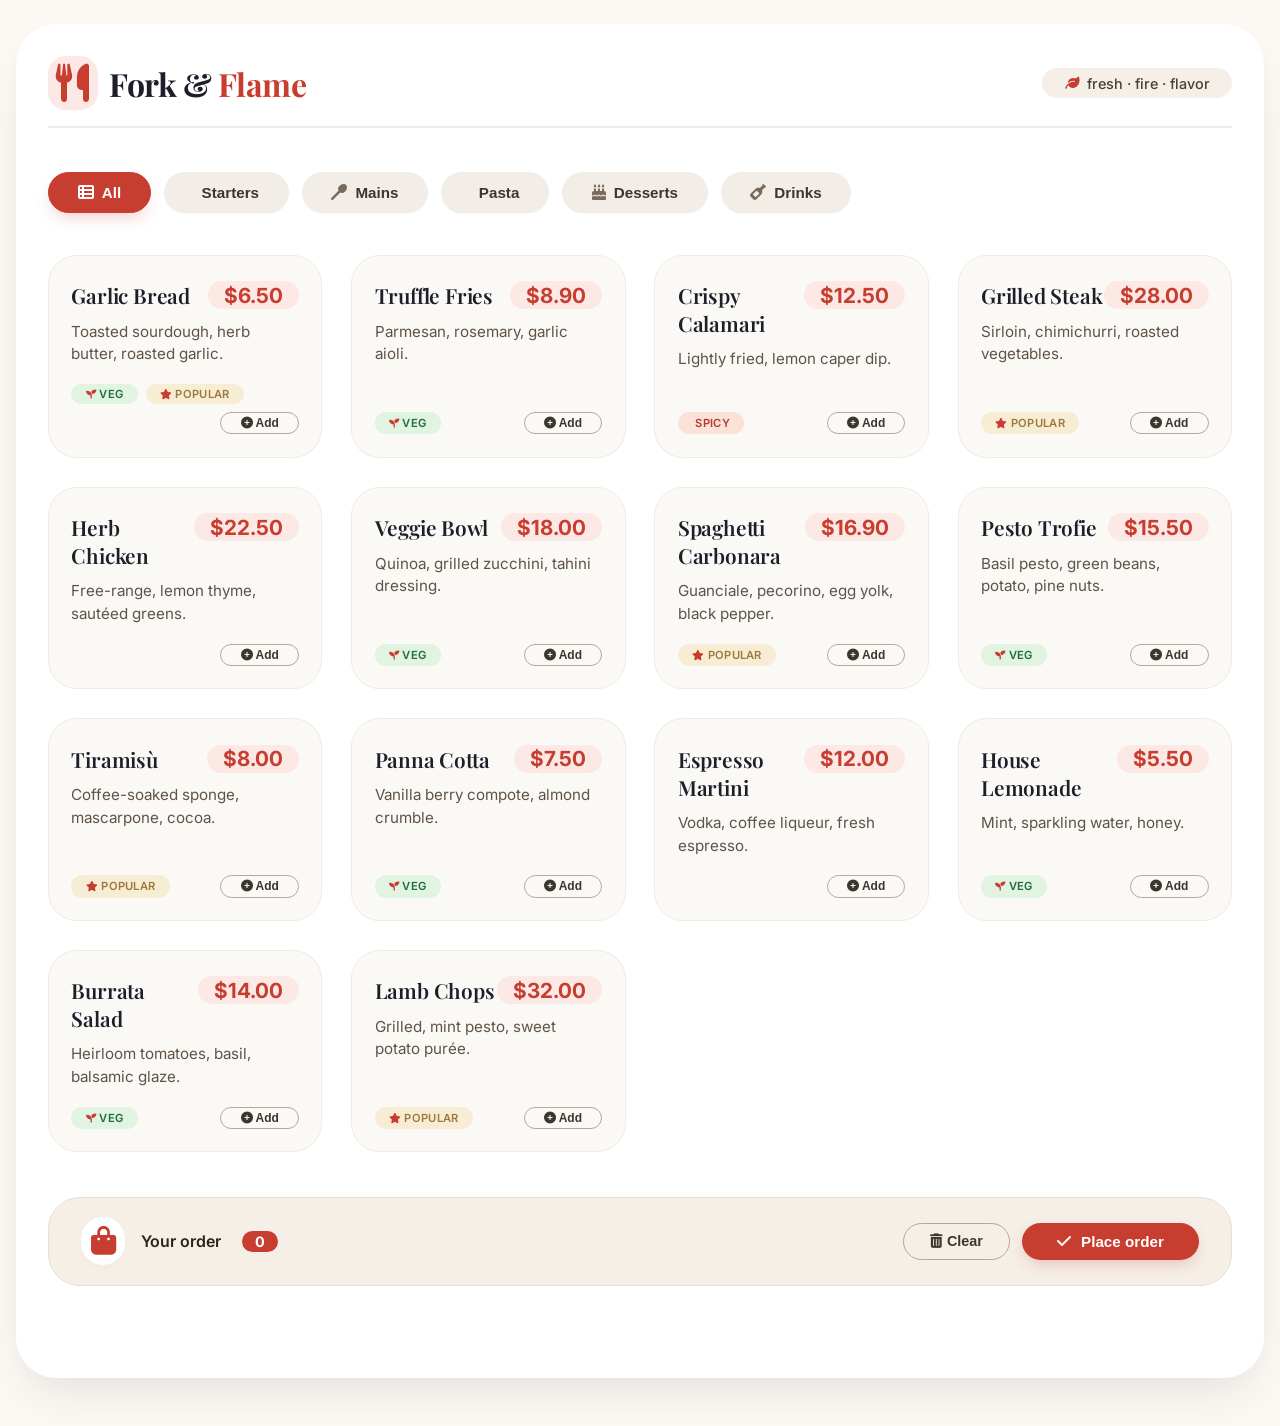
==== projects/restaurant.html @ 0e67c459 "Add files via upload" ====
<!DOCTYPE html>
<html lang="en">
<head>
  <meta charset="UTF-8" />
  <meta name="viewport" content="width=device-width, initial-scale=1.0, maximum-scale=1.5" />
  <title>Fork & Flame · Modern Restaurant</title>
  <!-- Font Awesome 6 (free) -->
  <link rel="stylesheet" href="https://cdnjs.cloudflare.com/ajax/libs/font-awesome/6.0.0-beta3/css/all.min.css" />
  <!-- Google Font: Inter + Playfair Display -->
  <link rel="preconnect" href="https://fonts.googleapis.com" />
  <link rel="preconnect" href="https://fonts.gstatic.com" crossorigin />
  <link href="https://fonts.googleapis.com/css2?family=Inter:opsz,wght@14..32,400;14..32,500;14..32,600;14..32,700&family=Playfair+Display:wght@600;700&display=swap" rel="stylesheet" />
  <style>
    * {
      margin: 0;
      padding: 0;
      box-sizing: border-box;
    }

    body {
      background: #fcf8f3;
      font-family: 'Inter', sans-serif;
      color: #1e1e2a;
      padding: 1.5rem 1rem 3rem;
      min-height: 100vh;
      display: flex;
      flex-direction: column;
      align-items: center;
    }

    .container {
      max-width: 1280px;
      width: 100%;
      background: white;
      border-radius: 2.5rem;
      box-shadow: 0 25px 50px -10px rgba(0, 0, 0, 0.08), 0 8px 20px rgba(0, 0, 0, 0.02);
      padding: 2rem 2rem 2.5rem;
      transition: 0.2s;
    }

    /* ---------- header / branding ---------- */
    .resto-header {
      display: flex;
      flex-wrap: wrap;
      justify-content: space-between;
      align-items: center;
      margin-bottom: 2.5rem;
      padding-bottom: 1rem;
      border-bottom: 2px solid #f0ebe3;
    }

    .brand {
      display: flex;
      align-items: center;
      gap: 0.7rem;
    }

    .brand i {
      font-size: 2.4rem;
      color: #c73d2f;
      background: #fce9e5;
      padding: 0.5rem;
      border-radius: 18px;
    }

    .brand h1 {
      font-family: 'Playfair Display', serif;
      font-weight: 700;
      font-size: 2rem;
      letter-spacing: -0.5px;
      color: #1e1e2a;
    }

    .brand span {
      color: #c73d2f;
    }

    .tagline {
      background: #f5efe8;
      padding: 0.4rem 1.4rem;
      border-radius: 60px;
      font-weight: 500;
      font-size: 0.9rem;
      color: #4a3f38;
      display: flex;
      align-items: center;
      gap: 0.5rem;
    }

    .tagline i {
      color: #c73d2f;
    }

    /* ---------- category filter (tabs) ---------- */
    .menu-tabs {
      display: flex;
      flex-wrap: wrap;
      gap: 0.6rem 0.8rem;
      margin-bottom: 2.4rem;
      padding: 0.2rem 0;
    }

    .tab-btn {
      background: #f2ede7;
      border: none;
      padding: 0.7rem 1.8rem;
      border-radius: 60px;
      font-weight: 600;
      font-size: 0.95rem;
      color: #3d352e;
      cursor: pointer;
      transition: 0.2s;
      display: flex;
      align-items: center;
      gap: 0.5rem;
      box-shadow: 0 1px 2px rgba(0,0,0,0.02);
      border: 1px solid transparent;
    }

    .tab-btn i {
      font-size: 1rem;
      color: #7a6a5c;
    }

    .tab-btn:hover {
      background: #e6ddd4;
      transform: translateY(-2px);
    }

    .tab-btn.active {
      background: #c73d2f;
      color: white;
      box-shadow: 0 8px 18px -6px rgba(199, 61, 47, 0.3);
      border-color: #c73d2f;
    }

    .tab-btn.active i {
      color: white;
    }

    /* ---------- menu grid ---------- */
    .menu-grid {
      display: grid;
      grid-template-columns: repeat(auto-fill, minmax(260px, 1fr));
      gap: 1.8rem;
      margin: 1.8rem 0 1.2rem;
    }

    .menu-item {
      background: #fbf9f6;
      border-radius: 1.8rem;
      padding: 1.6rem 1.4rem 1.4rem;
      transition: 0.25s ease;
      border: 1px solid #f0ebe3;
      display: flex;
      flex-direction: column;
      box-shadow: 0 4px 8px -6px rgba(0,0,0,0.02);
    }

    .menu-item:hover {
      background: white;
      border-color: #dacfc4;
      box-shadow: 0 18px 30px -14px rgba(0, 0, 0, 0.08);
      transform: translateY(-4px);
    }

    .menu-item .item-header {
      display: flex;
      justify-content: space-between;
      align-items: flex-start;
      margin-bottom: 0.4rem;
    }

    .menu-item h3 {
      font-family: 'Playfair Display', serif;
      font-weight: 600;
      font-size: 1.3rem;
      letter-spacing: -0.2px;
      color: #1e1e2a;
    }

    .menu-item .price {
      font-weight: 700;
      font-size: 1.3rem;
      color: #c73d2f;
      background: #fce9e5;
      padding: 0.1rem 1rem;
      border-radius: 60px;
      font-family: 'Inter', sans-serif;
      white-space: nowrap;
    }

    .menu-item .desc {
      color: #5f5348;
      font-size: 0.95rem;
      line-height: 1.5;
      margin: 0.3rem 0 0.8rem;
      flex: 1;
    }

    .menu-item .badge-group {
      display: flex;
      flex-wrap: wrap;
      gap: 0.5rem;
      margin-top: 0.3rem;
    }

    .badge {
      background: #f0ebe3;
      padding: 0.2rem 0.9rem;
      border-radius: 60px;
      font-size: 0.7rem;
      font-weight: 600;
      text-transform: uppercase;
      letter-spacing: 0.3px;
      color: #4a3f38;
      display: inline-flex;
      align-items: center;
      gap: 0.2rem;
    }

    .badge i {
      font-size: 0.65rem;
      color: #c73d2f;
    }

    .badge.veg {
      background: #e1f3e1;
      color: #1f6d3b;
    }

    .badge.spicy {
      background: #fce1d9;
      color: #b13e2b;
    }

    .badge.popular {
      background: #f7edd4;
      color: #9e7a3e;
    }

    /* ---------- interactive cart / order bar ---------- */
    .order-bar {
      margin-top: 2.8rem;
      background: #f5efe8;
      border-radius: 2rem;
      padding: 1.2rem 2rem;
      display: flex;
      flex-wrap: wrap;
      align-items: center;
      justify-content: space-between;
      gap: 1.2rem;
      border: 1px solid #e7ddd2;
    }

    .order-bar .cart-info {
      display: flex;
      align-items: center;
      gap: 1rem;
    }

    .order-bar .cart-info i {
      font-size: 1.8rem;
      color: #c73d2f;
      background: white;
      padding: 0.6rem;
      border-radius: 60px;
      box-shadow: 0 4px 8px rgba(0,0,0,0.02);
    }

    .order-bar .cart-info span {
      font-weight: 600;
      font-size: 1rem;
      color: #2d241e;
    }

    .order-bar .cart-info .count-badge {
      background: #c73d2f;
      color: white;
      padding: 0.1rem 0.8rem;
      border-radius: 60px;
      font-weight: 700;
      font-size: 0.9rem;
      margin-left: 0.3rem;
    }

    .order-actions {
      display: flex;
      gap: 0.8rem;
      flex-wrap: wrap;
    }

    .btn-outline {
      background: transparent;
      border: 1.5px solid #b7a79a;
      padding: 0.5rem 1.6rem;
      border-radius: 60px;
      font-weight: 600;
      color: #3d352e;
      cursor: pointer;
      transition: 0.2s;
      font-size: 0.9rem;
    }

    .btn-outline:hover {
      background: white;
      border-color: #8a7a6a;
    }

    .btn-primary {
      background: #c73d2f;
      border: none;
      padding: 0.6rem 2.2rem;
      border-radius: 60px;
      font-weight: 700;
      color: white;
      cursor: pointer;
      transition: 0.2s;
      box-shadow: 0 6px 16px -4px rgba(199, 61, 47, 0.3);
      display: flex;
      align-items: center;
      gap: 0.6rem;
      font-size: 0.95rem;
    }

    .btn-primary:hover {
      background: #b03224;
      transform: scale(1.02);
    }

    .btn-primary i {
      font-size: 1rem;
    }

    /* ---------- toast / feedback ---------- */
    .toast-message {
      background: #1e1e2a;
      color: white;
      padding: 0.8rem 1.8rem;
      border-radius: 60px;
      font-weight: 500;
      box-shadow: 0 12px 28px -8px rgba(0,0,0,0.2);
      display: inline-block;
    }

    .toast-message i {
      margin-right: 0.6rem;
      color: #f5b342;
    }

    #feedbackArea {
      min-height: 3rem;
      margin-top: 0.3rem;
    }

    /* ---------- responsive ---------- */
    @media (max-width: 750px) {
      .container {
        padding: 1.2rem 0.8rem;
      }
      .resto-header {
        flex-direction: column;
        align-items: flex-start;
        gap: 0.8rem;
      }
      .menu-grid {
        grid-template-columns: 1fr 1fr;
        gap: 1.2rem;
      }
      .order-bar {
        flex-direction: column;
        align-items: stretch;
        padding: 1.2rem 1.2rem;
      }
      .order-actions {
        justify-content: stretch;
      }
      .order-actions button {
        flex: 1;
        justify-content: center;
      }
    }

    @media (max-width: 500px) {
      .menu-grid {
        grid-template-columns: 1fr;
      }
      .brand h1 {
        font-size: 1.6rem;
      }
      .tab-btn {
        padding: 0.5rem 1.2rem;
        font-size: 0.85rem;
      }
      .menu-item .price {
        font-size: 1.1rem;
        padding: 0 0.8rem;
      }
    }
  </style>
</head>
<body>
  <div class="container">
    <!-- header -->
    <header class="resto-header">
      <div class="brand">
        <i class="fas fa-utensils"></i>
        <h1>Fork &amp; <span>Flame</span></h1>
      </div>
      <div class="tagline">
        <i class="fas fa-leaf"></i>  fresh · fire · flavor
      </div>
    </header>

    <!-- filter tabs -->
    <div class="menu-tabs" id="tabContainer">
      <button class="tab-btn active" data-category="all"><i class="fas fa-th-list"></i> All</button>
      <button class="tab-btn" data-category="starters"><i class="fas fa-bowl-food"></i> Starters</button>
      <button class="tab-btn" data-category="mains"><i class="fas fa-utensil-spoon"></i> Mains</button>
      <button class="tab-btn" data-category="pasta"><i class="fas fa-spaghetti"></i> Pasta</button>
      <button class="tab-btn" data-category="desserts"><i class="fas fa-cake-candles"></i> Desserts</button>
      <button class="tab-btn" data-category="drinks"><i class="fas fa-wine-bottle"></i> Drinks</button>
    </div>

    <!-- menu grid -->
    <div id="menuGrid" class="menu-grid">
      <!-- items will be injected by JavaScript -->
    </div>

    <!-- interactive order bar -->
    <div class="order-bar">
      <div class="cart-info">
        <i class="fas fa-shopping-bag"></i>
        <span>Your order</span>
        <span class="count-badge" id="orderCount">0</span>
      </div>
      <div class="order-actions">
        <button class="btn-outline" id="clearOrderBtn"><i class="fas fa-trash-alt"></i> Clear</button>
        <button class="btn-primary" id="placeOrderBtn"><i class="fas fa-check"></i> Place order</button>
      </div>
    </div>

    <!-- feedback -->
    <div id="feedbackArea"></div>
  </div>

  <script>
    (function() {
      // ----- MENU DATA -----
      const menuItems = [
        { id: 1, name: 'Garlic Bread', category: 'starters', price: 6.50, desc: 'Toasted sourdough, herb butter, roasted garlic.', tags: ['veg', 'popular'] },
        { id: 2, name: 'Truffle Fries', category: 'starters', price: 8.90, desc: 'Parmesan, rosemary, garlic aioli.', tags: ['veg'] },
        { id: 3, name: 'Crispy Calamari', category: 'starters', price: 12.50, desc: 'Lightly fried, lemon caper dip.', tags: ['spicy'] },
        { id: 4, name: 'Grilled Steak', category: 'mains', price: 28.00, desc: 'Sirloin, chimichurri, roasted vegetables.', tags: ['popular'] },
        { id: 5, name: 'Herb Chicken', category: 'mains', price: 22.50, desc: 'Free-range, lemon thyme, sautéed greens.', tags: [] },
        { id: 6, name: 'Veggie Bowl', category: 'mains', price: 18.00, desc: 'Quinoa, grilled zucchini, tahini dressing.', tags: ['veg'] },
        { id: 7, name: 'Spaghetti Carbonara', category: 'pasta', price: 16.90, desc: 'Guanciale, pecorino, egg yolk, black pepper.', tags: ['popular'] },
        { id: 8, name: 'Pesto Trofie', category: 'pasta', price: 15.50, desc: 'Basil pesto, green beans, potato, pine nuts.', tags: ['veg'] },
        { id: 9, name: 'Tiramisù', category: 'desserts', price: 8.00, desc: 'Coffee-soaked sponge, mascarpone, cocoa.', tags: ['popular'] },
        { id: 10, name: 'Panna Cotta', category: 'desserts', price: 7.50, desc: 'Vanilla berry compote, almond crumble.', tags: ['veg'] },
        { id: 11, name: 'Espresso Martini', category: 'drinks', price: 12.00, desc: 'Vodka, coffee liqueur, fresh espresso.', tags: [] },
        { id: 12, name: 'House Lemonade', category: 'drinks', price: 5.50, desc: 'Mint, sparkling water, honey.', tags: ['veg'] },
        { id: 13, name: 'Burrata Salad', category: 'starters', price: 14.00, desc: 'Heirloom tomatoes, basil, balsamic glaze.', tags: ['veg'] },
        { id: 14, name: 'Lamb Chops', category: 'mains', price: 32.00, desc: 'Grilled, mint pesto, sweet potato purée.', tags: ['popular'] },
      ];

      // ----- STATE -----
      let selectedCategory = 'all';
      let order = []; // array of item ids

      // DOM refs
      const grid = document.getElementById('menuGrid');
      const tabContainer = document.getElementById('tabContainer');
      const orderCountSpan = document.getElementById('orderCount');
      const feedback = document.getElementById('feedbackArea');

      // ----- helpers -----
      function renderItems(category) {
        const filtered = category === 'all' 
          ? menuItems 
          : menuItems.filter(item => item.category === category);

        if (filtered.length === 0) {
          grid.innerHTML = `<div style="grid-column:1/-1; text-align:center; padding:2rem; color:#7a6a5c; background:#faf7f2; border-radius:2rem;">
            <i class="fas fa-utensils" style="font-size:2rem; opacity:0.5;"></i>
            <p style="margin-top:0.5rem;">No dishes in this section</p>
          </div>`;
          return;
        }

        let html = '';
        filtered.forEach(item => {
          const isInOrder = order.includes(item.id);
          const tagsHtml = item.tags.map(t => {
            let cls = 'badge';
            if (t === 'veg') cls += ' veg';
            else if (t === 'spicy') cls += ' spicy';
            else if (t === 'popular') cls += ' popular';
            return `<span class="${cls}"><i class="fas fa-${t === 'veg' ? 'seedling' : t === 'spicy' ? 'pepper' : 'star'}"></i> ${t}</span>`;
          }).join('');

          html += `
            <div class="menu-item" data-id="${item.id}">
              <div class="item-header">
                <h3>${item.name}</h3>
                <span class="price">$${item.price.toFixed(2)}</span>
              </div>
              <p class="desc">${item.desc}</p>
              <div class="badge-group">
                ${tagsHtml}
                <button class="btn-outline order-toggle" style="margin-left:auto; padding:0.2rem 1.2rem; font-size:0.75rem; border-radius:40px;" data-id="${item.id}">
                  ${isInOrder ? '<i class="fas fa-minus-circle"></i> Remove' : '<i class="fas fa-plus-circle"></i> Add'}
                </button>
              </div>
            </div>
          `;
        });
        grid.innerHTML = html;
      }

      // update order count & UI (toggle buttons)
      function updateOrderUI() {
        orderCountSpan.textContent = order.length;
        // update all toggle buttons to reflect order state
        document.querySelectorAll('.order-toggle').forEach(btn => {
          const id = parseInt(btn.dataset.id);
          const inOrder = order.includes(id);
          btn.innerHTML = inOrder 
            ? '<i class="fas fa-minus-circle"></i> Remove' 
            : '<i class="fas fa-plus-circle"></i> Add';
        });
        // also update any extra UI feedback
      }

      // show toast
      function showMessage(msg, isGood = true) {
        feedback.innerHTML = `
          <div class="toast-message" style="background: ${isGood ? '#1e1e2a' : '#8b2c1f'};">
            <i class="fas ${isGood ? 'fa-check-circle' : 'fa-triangle-exclamation'}"></i> ${msg}
          </div>
        `;
        setTimeout(() => { feedback.innerHTML = ''; }, 4000);
      }

      // ----- event listeners -----
      // 1. tabs
      tabContainer.addEventListener('click', (e) => {
        const btn = e.target.closest('.tab-btn');
        if (!btn) return;
        const cat = btn.dataset.category;
        if (!cat) return;

        // update active class
        document.querySelectorAll('.tab-btn').forEach(b => b.classList.remove('active'));
        btn.classList.add('active');

        selectedCategory = cat;
        renderItems(selectedCategory);
        // re-sync order UI after re-render
        updateOrderUI();
      });

      // 2. grid events (add/remove via order-toggle)
      grid.addEventListener('click', (e) => {
        const btn = e.target.closest('.order-toggle');
        if (!btn) return;
        const id = parseInt(btn.dataset.id);
        if (isNaN(id)) return;

        const idx = order.indexOf(id);
        if (idx > -1) {
          // remove
          order.splice(idx, 1);
          showMessage(`Removed from order`, true);
        } else {
          // add
          order.push(id);
          showMessage(`Added to order!`, true);
        }
        updateOrderUI();
        // refresh button states (we re-render the grid to keep badges synced, but we can just update toggles)
        // we re-render to keep consistency with tags and avoid mismatch
        renderItems(selectedCategory);
        updateOrderUI(); 
      });

      // 3. clear order
      document.getElementById('clearOrderBtn').addEventListener('click', () => {
        if (order.length === 0) {
          showMessage('Order is already empty', false);
          return;
        }
        order = [];
        updateOrderUI();
        renderItems(selectedCategory);
        updateOrderUI();
        showMessage('Order cleared', true);
      });

      // 4. place order
      document.getElementById('placeOrderBtn').addEventListener('click', () => {
        if (order.length === 0) {
          showMessage('Add at least one dish!', false);
          return;
        }
        // get names
        const names = order.map(id => {
          const item = menuItems.find(m => m.id === id);
          return item ? item.name : '?';
        });
        showMessage(`✅ Order placed: ${names.join(', ')}. Thank you!`, true);
        // optionally clear order after place? we keep it but we can clear if desired
        // we'll clear after 2 sec (optional)
        setTimeout(() => {
          order = [];
          updateOrderUI();
          renderItems(selectedCategory);
          updateOrderUI();
        }, 2000);
      });

      // ----- INIT -----
      renderItems('all');
      updateOrderUI();
    })();
  </script>
</body>
</html>
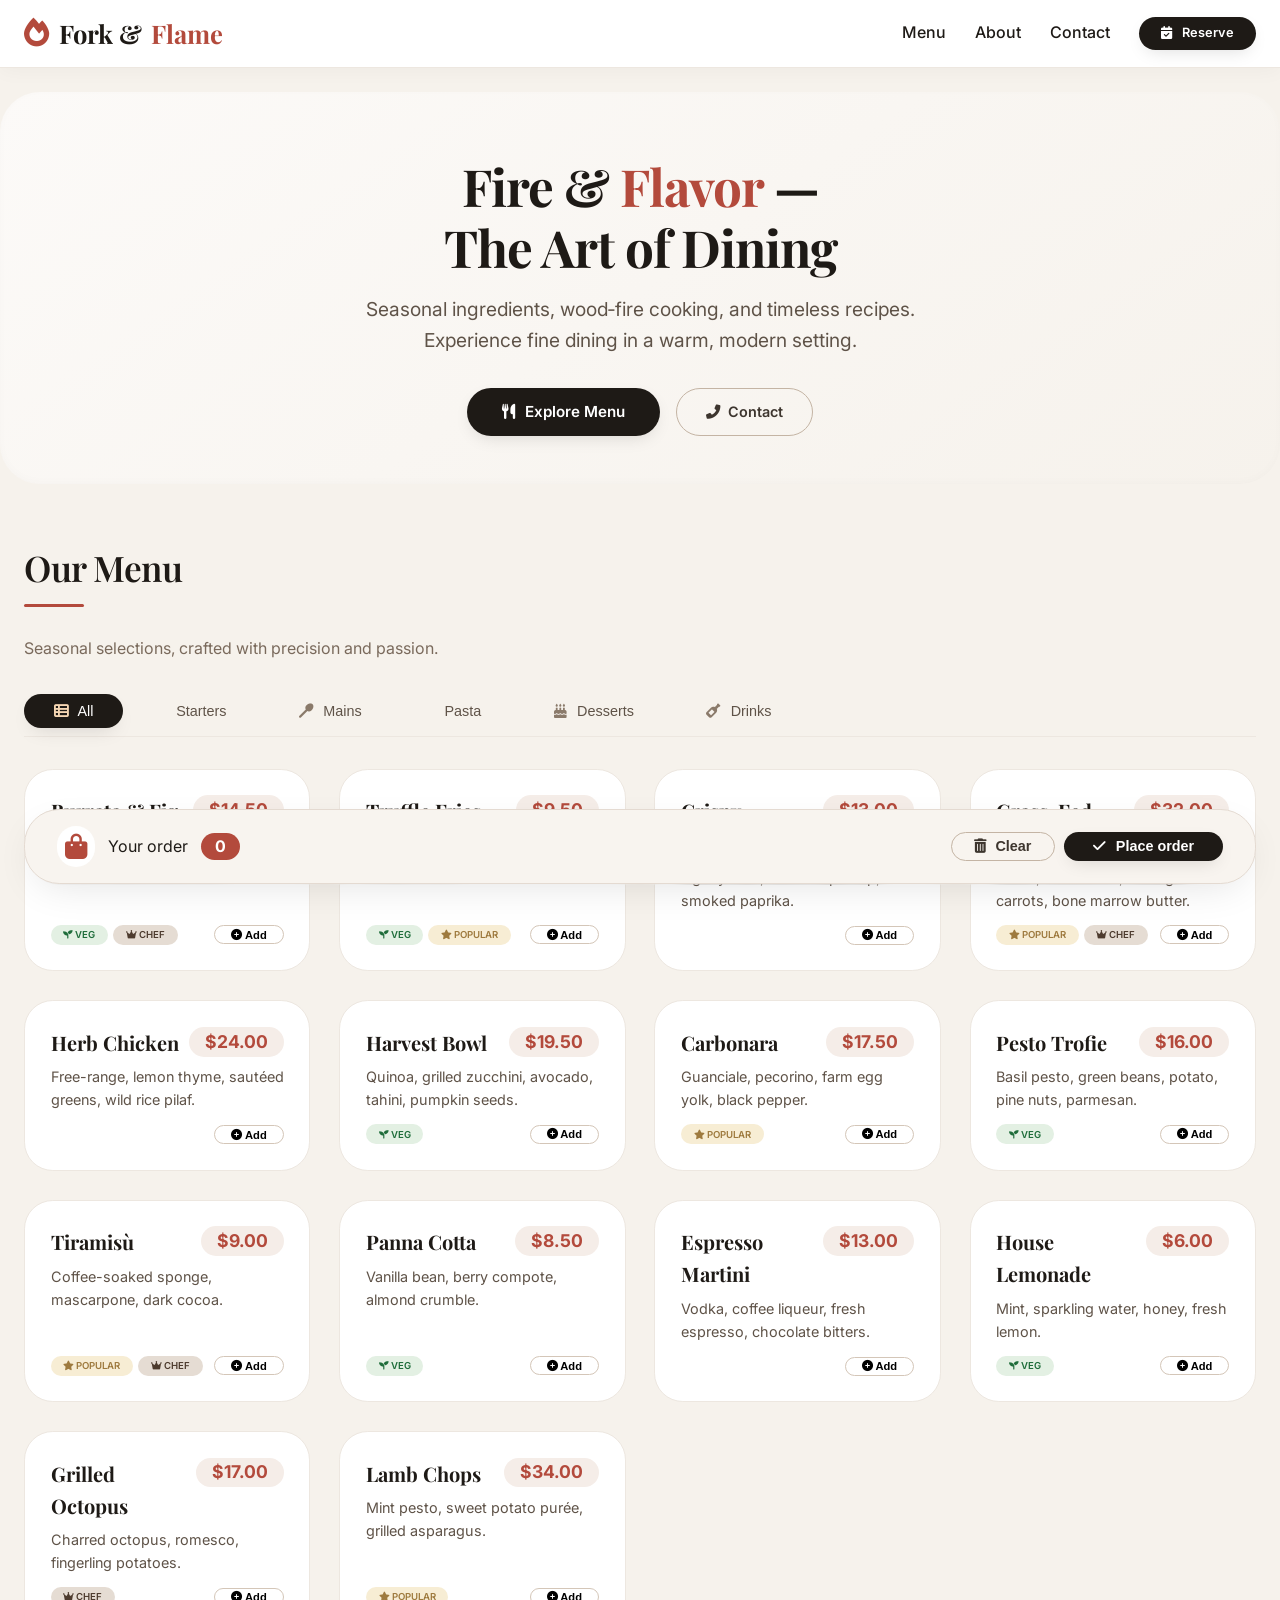
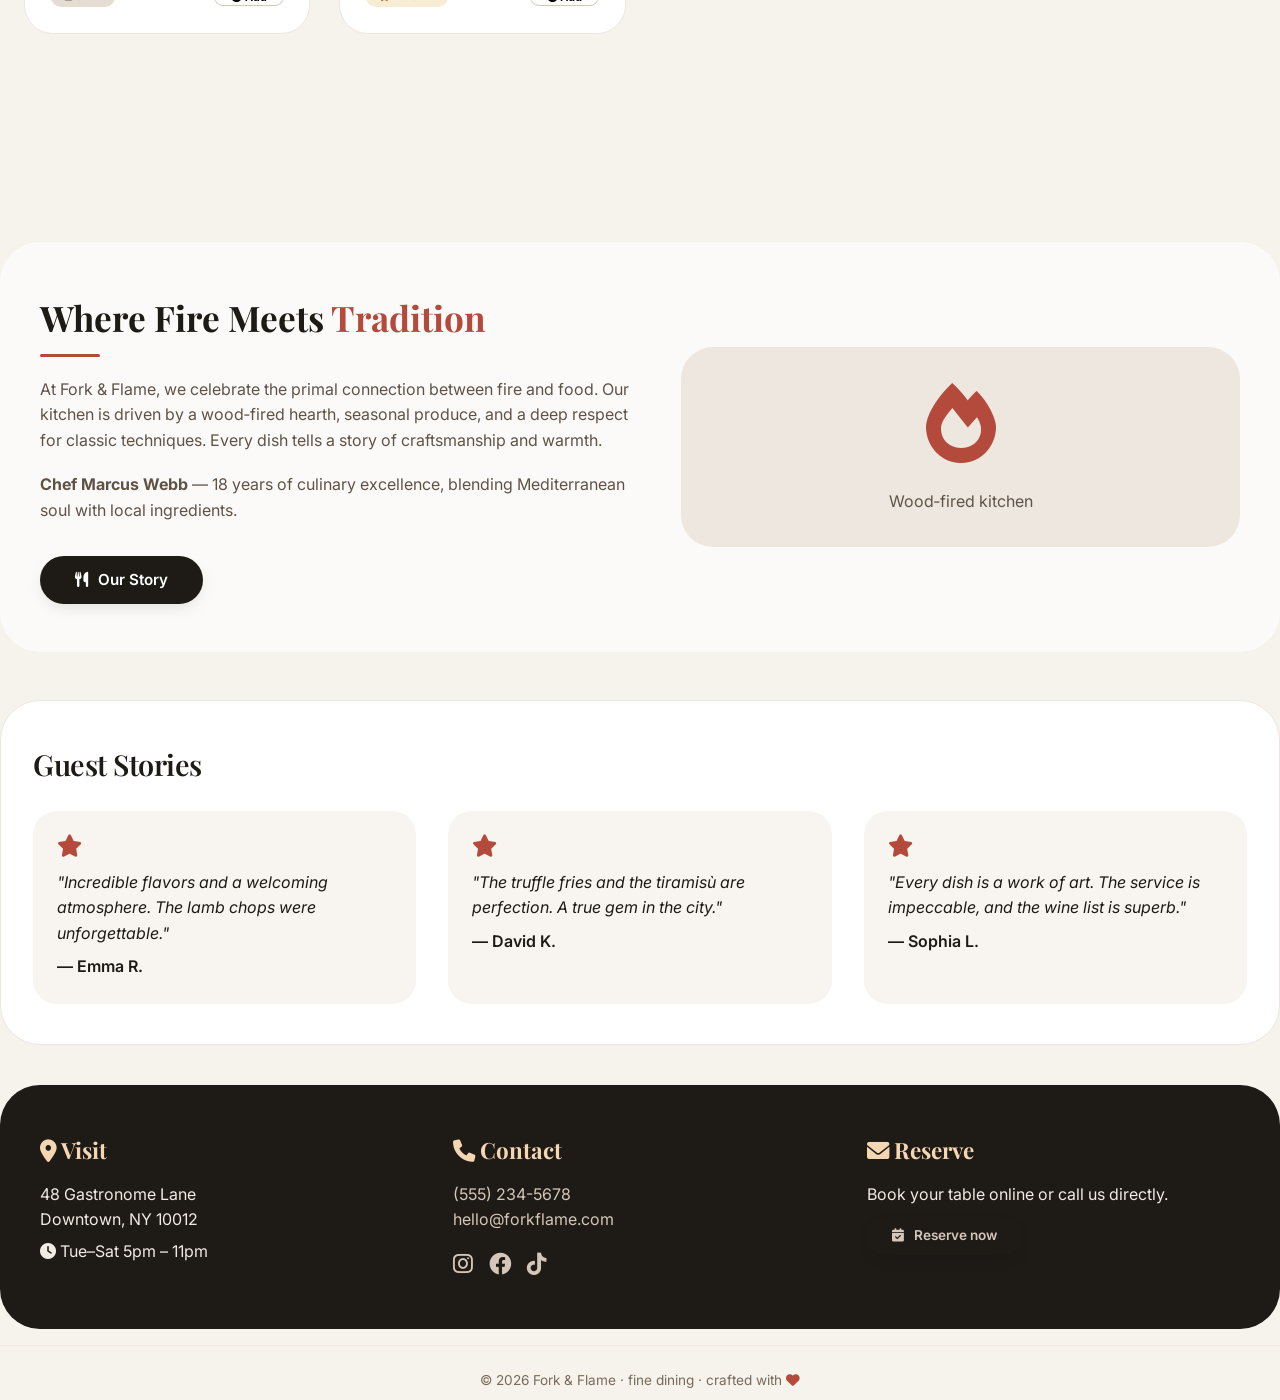
==== commit 14546649: "Update print statement from 'Hello' to 'Goodbye' A sample of restaurant website using HTML, CSS, and" ====
--- a/projects/restaurant.html
+++ b/projects/restaurant.html
@@ -3,297 +3,56 @@
 <head>
   <meta charset="UTF-8" />
   <meta name="viewport" content="width=device-width, initial-scale=1.0, maximum-scale=1.5" />
-  <title>Fork & Flame · Modern Restaurant</title>
+  <title>Fork & Flame · Complete Restaurant Website</title>
   <!-- Font Awesome 6 (free) -->
   <link rel="stylesheet" href="https://cdnjs.cloudflare.com/ajax/libs/font-awesome/6.0.0-beta3/css/all.min.css" />
-  <!-- Google Font: Inter + Playfair Display -->
+  <!-- Google Fonts: Playfair Display + Inter -->
   <link rel="preconnect" href="https://fonts.googleapis.com" />
   <link rel="preconnect" href="https://fonts.gstatic.com" crossorigin />
-  <link href="https://fonts.googleapis.com/css2?family=Inter:opsz,wght@14..32,400;14..32,500;14..32,600;14..32,700&family=Playfair+Display:wght@600;700&display=swap" rel="stylesheet" />
+  <link href="https://fonts.googleapis.com/css2?family=Inter:opsz,wght@14..32,300;14..32,400;14..32,500;14..32,600;14..32,700&family=Playfair+Display:ital,wght@0,600;0,700;1,600&display=swap" rel="stylesheet" />
   <style>
-    * {
-      margin: 0;
-      padding: 0;
-      box-sizing: border-box;
-    }
-
+    /* ----- RESET & BASE ----- */
+    * { margin: 0; padding: 0; box-sizing: border-box; }
+    html { scroll-behavior: smooth; }
     body {
-      background: #fcf8f3;
+      background: #f6f2ec;
       font-family: 'Inter', sans-serif;
-      color: #1e1e2a;
-      padding: 1.5rem 1rem 3rem;
-      min-height: 100vh;
-      display: flex;
-      flex-direction: column;
-      align-items: center;
-    }
+      color: #1e1a16;
+      line-height: 1.6;
+    }
+    a { text-decoration: none; color: inherit; }
+    img { max-width: 100%; }
 
     .container {
-      max-width: 1280px;
-      width: 100%;
-      background: white;
-      border-radius: 2.5rem;
-      box-shadow: 0 25px 50px -10px rgba(0, 0, 0, 0.08), 0 8px 20px rgba(0, 0, 0, 0.02);
-      padding: 2rem 2rem 2.5rem;
-      transition: 0.2s;
-    }
-
-    /* ---------- header / branding ---------- */
-    .resto-header {
-      display: flex;
-      flex-wrap: wrap;
-      justify-content: space-between;
-      align-items: center;
-      margin-bottom: 2.5rem;
-      padding-bottom: 1rem;
-      border-bottom: 2px solid #f0ebe3;
-    }
-
-    .brand {
-      display: flex;
-      align-items: center;
-      gap: 0.7rem;
-    }
-
-    .brand i {
-      font-size: 2.4rem;
-      color: #c73d2f;
-      background: #fce9e5;
-      padding: 0.5rem;
-      border-radius: 18px;
-    }
-
-    .brand h1 {
-      font-family: 'Playfair Display', serif;
-      font-weight: 700;
-      font-size: 2rem;
-      letter-spacing: -0.5px;
-      color: #1e1e2a;
-    }
-
-    .brand span {
-      color: #c73d2f;
-    }
-
-    .tagline {
-      background: #f5efe8;
-      padding: 0.4rem 1.4rem;
-      border-radius: 60px;
-      font-weight: 500;
-      font-size: 0.9rem;
-      color: #4a3f38;
-      display: flex;
-      align-items: center;
-      gap: 0.5rem;
-    }
-
-    .tagline i {
-      color: #c73d2f;
-    }
-
-    /* ---------- category filter (tabs) ---------- */
-    .menu-tabs {
-      display: flex;
-      flex-wrap: wrap;
-      gap: 0.6rem 0.8rem;
-      margin-bottom: 2.4rem;
-      padding: 0.2rem 0;
-    }
-
-    .tab-btn {
-      background: #f2ede7;
-      border: none;
-      padding: 0.7rem 1.8rem;
+      max-width: 1320px;
+      margin: 0 auto;
+      padding: 0 1.5rem;
+    }
+
+    /* ----- BUTTONS ----- */
+    .btn-primary {
+      display: inline-flex;
+      align-items: center;
+      gap: 0.6rem;
+      background: #1e1a16;
+      color: #fff;
+      padding: 0.75rem 2.2rem;
       border-radius: 60px;
       font-weight: 600;
+      border: none;
+      cursor: pointer;
+      transition: 0.25s ease;
       font-size: 0.95rem;
-      color: #3d352e;
-      cursor: pointer;
-      transition: 0.2s;
-      display: flex;
+      box-shadow: 0 6px 18px -6px rgba(0,0,0,0.15);
+    }
+    .btn-primary:hover { background: #b34a3c; transform: translateY(-2px); box-shadow: 0 12px 28px -12px rgba(179,74,60,0.3); }
+    .btn-outline {
+      display: inline-flex;
       align-items: center;
       gap: 0.5rem;
-      box-shadow: 0 1px 2px rgba(0,0,0,0.02);
-      border: 1px solid transparent;
-    }
-
-    .tab-btn i {
-      font-size: 1rem;
-      color: #7a6a5c;
-    }
-
-    .tab-btn:hover {
-      background: #e6ddd4;
-      transform: translateY(-2px);
-    }
-
-    .tab-btn.active {
-      background: #c73d2f;
-      color: white;
-      box-shadow: 0 8px 18px -6px rgba(199, 61, 47, 0.3);
-      border-color: #c73d2f;
-    }
-
-    .tab-btn.active i {
-      color: white;
-    }
-
-    /* ---------- menu grid ---------- */
-    .menu-grid {
-      display: grid;
-      grid-template-columns: repeat(auto-fill, minmax(260px, 1fr));
-      gap: 1.8rem;
-      margin: 1.8rem 0 1.2rem;
-    }
-
-    .menu-item {
-      background: #fbf9f6;
-      border-radius: 1.8rem;
-      padding: 1.6rem 1.4rem 1.4rem;
-      transition: 0.25s ease;
-      border: 1px solid #f0ebe3;
-      display: flex;
-      flex-direction: column;
-      box-shadow: 0 4px 8px -6px rgba(0,0,0,0.02);
-    }
-
-    .menu-item:hover {
-      background: white;
-      border-color: #dacfc4;
-      box-shadow: 0 18px 30px -14px rgba(0, 0, 0, 0.08);
-      transform: translateY(-4px);
-    }
-
-    .menu-item .item-header {
-      display: flex;
-      justify-content: space-between;
-      align-items: flex-start;
-      margin-bottom: 0.4rem;
-    }
-
-    .menu-item h3 {
-      font-family: 'Playfair Display', serif;
-      font-weight: 600;
-      font-size: 1.3rem;
-      letter-spacing: -0.2px;
-      color: #1e1e2a;
-    }
-
-    .menu-item .price {
-      font-weight: 700;
-      font-size: 1.3rem;
-      color: #c73d2f;
-      background: #fce9e5;
-      padding: 0.1rem 1rem;
-      border-radius: 60px;
-      font-family: 'Inter', sans-serif;
-      white-space: nowrap;
-    }
-
-    .menu-item .desc {
-      color: #5f5348;
-      font-size: 0.95rem;
-      line-height: 1.5;
-      margin: 0.3rem 0 0.8rem;
-      flex: 1;
-    }
-
-    .menu-item .badge-group {
-      display: flex;
-      flex-wrap: wrap;
-      gap: 0.5rem;
-      margin-top: 0.3rem;
-    }
-
-    .badge {
-      background: #f0ebe3;
-      padding: 0.2rem 0.9rem;
-      border-radius: 60px;
-      font-size: 0.7rem;
-      font-weight: 600;
-      text-transform: uppercase;
-      letter-spacing: 0.3px;
-      color: #4a3f38;
-      display: inline-flex;
-      align-items: center;
-      gap: 0.2rem;
-    }
-
-    .badge i {
-      font-size: 0.65rem;
-      color: #c73d2f;
-    }
-
-    .badge.veg {
-      background: #e1f3e1;
-      color: #1f6d3b;
-    }
-
-    .badge.spicy {
-      background: #fce1d9;
-      color: #b13e2b;
-    }
-
-    .badge.popular {
-      background: #f7edd4;
-      color: #9e7a3e;
-    }
-
-    /* ---------- interactive cart / order bar ---------- */
-    .order-bar {
-      margin-top: 2.8rem;
-      background: #f5efe8;
-      border-radius: 2rem;
-      padding: 1.2rem 2rem;
-      display: flex;
-      flex-wrap: wrap;
-      align-items: center;
-      justify-content: space-between;
-      gap: 1.2rem;
-      border: 1px solid #e7ddd2;
-    }
-
-    .order-bar .cart-info {
-      display: flex;
-      align-items: center;
-      gap: 1rem;
-    }
-
-    .order-bar .cart-info i {
-      font-size: 1.8rem;
-      color: #c73d2f;
-      background: white;
-      padding: 0.6rem;
-      border-radius: 60px;
-      box-shadow: 0 4px 8px rgba(0,0,0,0.02);
-    }
-
-    .order-bar .cart-info span {
-      font-weight: 600;
-      font-size: 1rem;
-      color: #2d241e;
-    }
-
-    .order-bar .cart-info .count-badge {
-      background: #c73d2f;
-      color: white;
-      padding: 0.1rem 0.8rem;
-      border-radius: 60px;
-      font-weight: 700;
-      font-size: 0.9rem;
-      margin-left: 0.3rem;
-    }
-
-    .order-actions {
-      display: flex;
-      gap: 0.8rem;
-      flex-wrap: wrap;
-    }
-
-    .btn-outline {
       background: transparent;
-      border: 1.5px solid #b7a79a;
-      padding: 0.5rem 1.6rem;
+      border: 1.5px solid #c4b4a4;
+      padding: 0.5rem 1.8rem;
       border-radius: 60px;
       font-weight: 600;
       color: #3d352e;
@@ -301,328 +60,507 @@
       transition: 0.2s;
       font-size: 0.9rem;
     }
-
-    .btn-outline:hover {
-      background: white;
-      border-color: #8a7a6a;
-    }
-
-    .btn-primary {
-      background: #c73d2f;
+    .btn-outline:hover { background: white; border-color: #8a7a6a; }
+
+    /* ----- HEADER / NAV ----- */
+    .site-header {
+      background: #ffffff;
+      box-shadow: 0 2px 20px rgba(0,0,0,0.04);
+      position: sticky;
+      top: 0;
+      z-index: 100;
+      padding: 0.8rem 0;
+      border-bottom: 1px solid #ede7e0;
+    }
+    .header-inner {
+      display: flex;
+      justify-content: space-between;
+      align-items: center;
+      flex-wrap: wrap;
+      gap: 1rem;
+    }
+    .logo {
+      display: flex;
+      align-items: center;
+      gap: 0.6rem;
+      font-family: 'Playfair Display', serif;
+      font-weight: 700;
+      font-size: 1.6rem;
+    }
+    .logo i { color: #b34a3c; font-size: 1.8rem; }
+    .logo span { color: #b34a3c; }
+    .nav-links {
+      display: flex;
+      gap: 0.5rem 1.8rem;
+      flex-wrap: wrap;
+      align-items: center;
+      font-weight: 500;
+    }
+    .nav-links a { transition: color 0.2s; }
+    .nav-links a:hover { color: #b34a3c; }
+    .nav-links .btn-primary { font-size: 0.85rem; padding: 0.5rem 1.6rem; }
+
+    /* ----- HERO ----- */
+    .hero {
+      padding: 4rem 0 3rem;
+      text-align: center;
+      background: linear-gradient(145deg, #fcfaf8 0%, #f6f2ec 100%);
+      border-radius: 2.5rem;
+      margin: 1.5rem 0 2.5rem;
+      box-shadow: inset 0 -2px 10px rgba(0,0,0,0.02);
+    }
+    .hero h2 {
+      font-family: 'Playfair Display', serif;
+      font-size: 3.2rem;
+      font-weight: 700;
+      letter-spacing: -1px;
+      line-height: 1.2;
+      max-width: 700px;
+      margin: 0 auto 1rem;
+    }
+    .hero h2 span { color: #b34a3c; }
+    .hero p {
+      font-size: 1.2rem;
+      color: #5f5348;
+      max-width: 600px;
+      margin: 0 auto 2rem;
+    }
+    .hero-actions { display: flex; gap: 1rem; justify-content: center; flex-wrap: wrap; }
+
+    /* ----- SECTION TITLES ----- */
+    .section-title {
+      font-family: 'Playfair Display', serif;
+      font-size: 2.2rem;
+      font-weight: 600;
+      margin-bottom: 0.5rem;
+      letter-spacing: -0.5px;
+    }
+    .section-sub {
+      color: #7a6a5c;
+      margin-bottom: 2rem;
+      font-size: 1rem;
+    }
+    .section-divider {
+      width: 60px;
+      height: 3px;
+      background: #b34a3c;
+      margin: 0.5rem 0 1.8rem;
+      border-radius: 4px;
+    }
+
+    /* ----- MENU SECTION (with filters) ----- */
+    .menu-tabs {
+      display: flex;
+      flex-wrap: wrap;
+      gap: 0.4rem 0.8rem;
+      margin-bottom: 2rem;
+      padding-bottom: 0.5rem;
+      border-bottom: 1px solid #ede7e0;
+    }
+    .tab-btn {
+      background: transparent;
       border: none;
-      padding: 0.6rem 2.2rem;
+      padding: 0.5rem 1.8rem;
       border-radius: 60px;
-      font-weight: 700;
-      color: white;
+      font-weight: 500;
+      font-size: 0.9rem;
+      color: #5f5348;
       cursor: pointer;
       transition: 0.2s;
-      box-shadow: 0 6px 16px -4px rgba(199, 61, 47, 0.3);
-      display: flex;
-      align-items: center;
-      gap: 0.6rem;
-      font-size: 0.95rem;
-    }
-
-    .btn-primary:hover {
-      background: #b03224;
-      transform: scale(1.02);
-    }
-
-    .btn-primary i {
-      font-size: 1rem;
-    }
-
-    /* ---------- toast / feedback ---------- */
+      border: 1px solid transparent;
+    }
+    .tab-btn i { margin-right: 0.4rem; color: #8a7a6a; }
+    .tab-btn:hover { background: #f1ebe4; }
+    .tab-btn.active { background: #1e1a16; color: white; box-shadow: 0 8px 20px -8px rgba(0,0,0,0.15); }
+    .tab-btn.active i { color: #f5d6b3; }
+
+    .menu-grid {
+      display: grid;
+      grid-template-columns: repeat(auto-fill, minmax(260px, 1fr));
+      gap: 1.8rem;
+      margin: 1.5rem 0 2rem;
+    }
+    .menu-item {
+      background: #fff;
+      border-radius: 1.8rem;
+      padding: 1.6rem;
+      border: 1px solid #ede7e0;
+      transition: 0.3s;
+      display: flex;
+      flex-direction: column;
+    }
+    .menu-item:hover { transform: translateY(-4px); box-shadow: 0 20px 36px -16px rgba(0,0,0,0.06); border-color: #d4c6b8; }
+    .menu-item .item-top { display: flex; justify-content: space-between; align-items: flex-start; }
+    .menu-item h3 { font-family: 'Playfair Display', serif; font-size: 1.25rem; }
+    .menu-item .price { font-weight: 700; color: #b34a3c; background: #f5ede8; padding: 0.05rem 1rem; border-radius: 60px; font-size: 1.1rem; }
+    .menu-item .desc { color: #5f5348; font-size: 0.9rem; margin: 0.4rem 0 0.8rem; flex: 1; }
+    .menu-item .meta-row { display: flex; justify-content: space-between; align-items: center; flex-wrap: wrap; gap: 0.5rem; }
+    .badge-group { display: flex; gap: 0.3rem; flex-wrap: wrap; }
+    .badge { background: #ede7e0; padding: 0.15rem 0.8rem; border-radius: 40px; font-size: 0.6rem; font-weight: 600; text-transform: uppercase; }
+    .badge.veg { background: #e3f0e3; color: #1f6d3b; }
+    .badge.popular { background: #f7edd4; color: #9e7a3e; }
+    .badge.chef { background: #e5dcd3; color: #4d3b2e; }
+    .order-toggle {
+      background: transparent;
+      border: 1.5px solid #d4c6b8;
+      padding: 0.15rem 1rem;
+      border-radius: 60px;
+      font-weight: 600;
+      font-size: 0.7rem;
+      cursor: pointer;
+      transition: 0.2s;
+    }
+    .order-toggle:hover { background: #1e1a16; color: white; border-color: #1e1a16; }
+    .order-toggle.in-cart { background: #1e1a16; color: white; border-color: #1e1a16; }
+
+    /* ----- ORDER BAR (sticky at bottom) ----- */
+    .order-bar {
+      position: sticky;
+      bottom: 1rem;
+      background: #f8f4ef;
+      backdrop-filter: blur(8px);
+      border-radius: 2.2rem;
+      padding: 1rem 2rem;
+      display: flex;
+      flex-wrap: wrap;
+      align-items: center;
+      justify-content: space-between;
+      gap: 1rem;
+      border: 1px solid #e4dad1;
+      box-shadow: 0 12px 40px -12px rgba(0,0,0,0.12);
+      margin-top: 2rem;
+      z-index: 50;
+    }
+    .order-bar .cart-info { display: flex; align-items: center; gap: 0.8rem; }
+    .order-bar .cart-info i { font-size: 1.6rem; color: #b34a3c; background: white; padding: 0.5rem; border-radius: 60px; }
+    .order-bar .count-badge { background: #b34a3c; color: white; padding: 0.05rem 0.9rem; border-radius: 60px; font-weight: 700; }
+    .order-actions { display: flex; gap: 0.6rem; flex-wrap: wrap; }
+
+    /* ----- ABOUT / CHEF ----- */
+    .about-section {
+      background: #fcfaf8;
+      border-radius: 2.5rem;
+      padding: 3rem 2.5rem;
+      margin: 3rem 0;
+      display: flex;
+      flex-wrap: wrap;
+      gap: 3rem;
+      align-items: center;
+    }
+    .about-text { flex: 1.2; min-width: 280px; }
+    .about-text h2 { font-family: 'Playfair Display', serif; font-size: 2.2rem; }
+    .about-text p { color: #5f5348; margin: 0.8rem 0 1.2rem; }
+    .about-image { flex: 1; min-width: 200px; background: #ede7e0; border-radius: 2rem; padding: 2rem; text-align: center; font-size: 4rem; color: #b34a3c; }
+
+    /* ----- TESTIMONIALS ----- */
+    .testimonials {
+      background: #ffffff;
+      border-radius: 2.5rem;
+      padding: 2.5rem 2rem;
+      margin: 2.5rem 0;
+      border: 1px solid #ede7e0;
+    }
+    .testimonial-grid {
+      display: grid;
+      grid-template-columns: repeat(auto-fit, minmax(200px, 1fr));
+      gap: 2rem;
+      margin-top: 1.5rem;
+    }
+    .testimonial-card { background: #f8f4ef; padding: 1.5rem; border-radius: 1.5rem; }
+    .testimonial-card i { color: #b34a3c; font-size: 1.4rem; }
+    .testimonial-card p { font-style: italic; margin: 0.5rem 0; }
+    .testimonial-card .author { font-weight: 600; }
+
+    /* ----- CONTACT / FOOTER ----- */
+    .contact-section {
+      background: #1e1a16;
+      color: #f0ebe4;
+      border-radius: 2.5rem;
+      padding: 3rem 2.5rem;
+      margin: 2rem 0 1rem;
+      display: grid;
+      grid-template-columns: repeat(auto-fit, minmax(200px, 1fr));
+      gap: 2.5rem;
+    }
+    .contact-section h4 { font-family: 'Playfair Display', serif; font-size: 1.4rem; color: #f5d6b3; margin-bottom: 0.8rem; }
+    .contact-section a { color: #d4c6b8; transition: 0.2s; }
+    .contact-section a:hover { color: white; }
+    .contact-section .socials { display: flex; gap: 1rem; font-size: 1.4rem; margin-top: 0.8rem; }
+    .footer-bottom {
+      text-align: center;
+      padding: 1.5rem 0 0.5rem;
+      font-size: 0.85rem;
+      color: #7a6a5c;
+      border-top: 1px solid #ede7e0;
+      margin-top: 1rem;
+    }
+
+    /* ----- TOAST ----- */
     .toast-message {
-      background: #1e1e2a;
+      background: #1e1a16;
       color: white;
-      padding: 0.8rem 1.8rem;
+      padding: 0.7rem 2rem;
       border-radius: 60px;
       font-weight: 500;
-      box-shadow: 0 12px 28px -8px rgba(0,0,0,0.2);
+      box-shadow: 0 16px 32px -12px rgba(0,0,0,0.2);
       display: inline-block;
     }
-
-    .toast-message i {
-      margin-right: 0.6rem;
-      color: #f5b342;
-    }
-
-    #feedbackArea {
-      min-height: 3rem;
-      margin-top: 0.3rem;
-    }
-
-    /* ---------- responsive ---------- */
-    @media (max-width: 750px) {
-      .container {
-        padding: 1.2rem 0.8rem;
-      }
-      .resto-header {
-        flex-direction: column;
-        align-items: flex-start;
-        gap: 0.8rem;
-      }
-      .menu-grid {
-        grid-template-columns: 1fr 1fr;
-        gap: 1.2rem;
-      }
-      .order-bar {
-        flex-direction: column;
-        align-items: stretch;
-        padding: 1.2rem 1.2rem;
-      }
-      .order-actions {
-        justify-content: stretch;
-      }
-      .order-actions button {
-        flex: 1;
-        justify-content: center;
-      }
-    }
-
-    @media (max-width: 500px) {
-      .menu-grid {
-        grid-template-columns: 1fr;
-      }
-      .brand h1 {
-        font-size: 1.6rem;
-      }
-      .tab-btn {
-        padding: 0.5rem 1.2rem;
-        font-size: 0.85rem;
-      }
-      .menu-item .price {
-        font-size: 1.1rem;
-        padding: 0 0.8rem;
-      }
+    .toast-message i { margin-right: 0.6rem; color: #f5d6b3; }
+    #feedbackArea { min-height: 2.8rem; margin-top: 0.5rem; }
+
+    /* ----- RESPONSIVE ----- */
+    @media (max-width: 850px) {
+      .header-inner { flex-direction: column; align-items: stretch; }
+      .nav-links { justify-content: center; }
+      .hero h2 { font-size: 2.4rem; }
+      .about-section { padding: 2rem 1.5rem; }
+      .contact-section { padding: 2rem 1.5rem; }
+    }
+    @media (max-width: 550px) {
+      .menu-grid { grid-template-columns: 1fr; }
+      .hero h2 { font-size: 1.8rem; }
+      .order-bar { flex-direction: column; align-items: stretch; padding: 1rem; }
+      .order-actions { justify-content: stretch; }
+      .order-actions button { flex: 1; justify-content: center; }
     }
   </style>
 </head>
 <body>
-  <div class="container">
-    <!-- header -->
-    <header class="resto-header">
-      <div class="brand">
-        <i class="fas fa-utensils"></i>
-        <h1>Fork &amp; <span>Flame</span></h1>
-      </div>
-      <div class="tagline">
-        <i class="fas fa-leaf"></i>  fresh · fire · flavor
-      </div>
-    </header>
-
-    <!-- filter tabs -->
-    <div class="menu-tabs" id="tabContainer">
-      <button class="tab-btn active" data-category="all"><i class="fas fa-th-list"></i> All</button>
-      <button class="tab-btn" data-category="starters"><i class="fas fa-bowl-food"></i> Starters</button>
-      <button class="tab-btn" data-category="mains"><i class="fas fa-utensil-spoon"></i> Mains</button>
-      <button class="tab-btn" data-category="pasta"><i class="fas fa-spaghetti"></i> Pasta</button>
-      <button class="tab-btn" data-category="desserts"><i class="fas fa-cake-candles"></i> Desserts</button>
-      <button class="tab-btn" data-category="drinks"><i class="fas fa-wine-bottle"></i> Drinks</button>
+
+<!-- ===== HEADER ===== -->
+<header class="site-header">
+  <div class="container header-inner">
+    <div class="logo"><i class="fas fa-fire"></i> Fork &amp; <span>Flame</span></div>
+    <nav class="nav-links">
+      <a href="#menu">Menu</a>
+      <a href="#about">About</a>
+      <a href="#contact">Contact</a>
+      <a href="#" class="btn-primary" style="padding:0.4rem 1.4rem; font-size:0.8rem;"><i class="fas fa-calendar-check"></i> Reserve</a>
+    </nav>
+  </div>
+</header>
+
+<!-- ===== HERO ===== -->
+<section class="container hero">
+  <h2>Fire &amp; <span>Flavor</span> — <br />The Art of Dining</h2>
+  <p>Seasonal ingredients, wood‑fire cooking, and timeless recipes. Experience fine dining in a warm, modern setting.</p>
+  <div class="hero-actions">
+    <a href="#menu" class="btn-primary"><i class="fas fa-utensils"></i> Explore Menu</a>
+    <a href="#contact" class="btn-outline"><i class="fas fa-phone-alt"></i> Contact</a>
+  </div>
+</section>
+
+<!-- ===== MENU SECTION ===== -->
+<section id="menu" class="container" style="padding-top:1rem;">
+  <h2 class="section-title">Our Menu</h2>
+  <div class="section-divider"></div>
+  <p class="section-sub">Seasonal selections, crafted with precision and passion.</p>
+
+  <!-- filters -->
+  <div class="menu-tabs" id="tabContainer">
+    <button class="tab-btn active" data-category="all"><i class="fas fa-th-list"></i> All</button>
+    <button class="tab-btn" data-category="starters"><i class="fas fa-bowl-food"></i> Starters</button>
+    <button class="tab-btn" data-category="mains"><i class="fas fa-utensil-spoon"></i> Mains</button>
+    <button class="tab-btn" data-category="pasta"><i class="fas fa-spaghetti"></i> Pasta</button>
+    <button class="tab-btn" data-category="desserts"><i class="fas fa-cake-candles"></i> Desserts</button>
+    <button class="tab-btn" data-category="drinks"><i class="fas fa-wine-bottle"></i> Drinks</button>
+  </div>
+
+  <!-- menu grid -->
+  <div id="menuGrid" class="menu-grid"></div>
+
+  <!-- order bar (sticky) -->
+  <div class="order-bar">
+    <div class="cart-info">
+      <i class="fas fa-shopping-bag"></i>
+      <span>Your order</span>
+      <span class="count-badge" id="orderCount">0</span>
     </div>
-
-    <!-- menu grid -->
-    <div id="menuGrid" class="menu-grid">
-      <!-- items will be injected by JavaScript -->
+    <div class="order-actions">
+      <button class="btn-outline" id="clearOrderBtn" style="padding:0.3rem 1.4rem;"><i class="fas fa-trash-alt"></i> Clear</button>
+      <button class="btn-primary" id="placeOrderBtn" style="padding:0.4rem 1.8rem; font-size:0.9rem;"><i class="fas fa-check"></i> Place order</button>
     </div>
-
-    <!-- interactive order bar -->
-    <div class="order-bar">
-      <div class="cart-info">
-        <i class="fas fa-shopping-bag"></i>
-        <span>Your order</span>
-        <span class="count-badge" id="orderCount">0</span>
-      </div>
-      <div class="order-actions">
-        <button class="btn-outline" id="clearOrderBtn"><i class="fas fa-trash-alt"></i> Clear</button>
-        <button class="btn-primary" id="placeOrderBtn"><i class="fas fa-check"></i> Place order</button>
-      </div>
+  </div>
+  <div id="feedbackArea"></div>
+</section>
+
+<!-- ===== ABOUT ===== -->
+<section id="about" class="container about-section">
+  <div class="about-text">
+    <h2>Where Fire Meets <span style="color:#b34a3c;">Tradition</span></h2>
+    <div class="section-divider" style="margin:0.5rem 0 1.2rem;"></div>
+    <p>At Fork & Flame, we celebrate the primal connection between fire and food. Our kitchen is driven by a wood‑fired hearth, seasonal produce, and a deep respect for classic techniques. Every dish tells a story of craftsmanship and warmth.</p>
+    <p><strong>Chef Marcus Webb</strong> — 18 years of culinary excellence, blending Mediterranean soul with local ingredients.</p>
+    <a href="#" class="btn-primary" style="margin-top:0.8rem;"><i class="fas fa-utensils"></i> Our Story</a>
+  </div>
+  <div class="about-image">
+    <i class="fas fa-fire" style="font-size:5rem;"></i>
+    <p style="font-size:1rem; color:#5f5348; margin-top:0.5rem;">Wood‑fired kitchen</p>
+  </div>
+</section>
+
+<!-- ===== TESTIMONIALS ===== -->
+<section class="container testimonials">
+  <h2 class="section-title" style="font-size:1.8rem;">Guest Stories</h2>
+  <div class="testimonial-grid">
+    <div class="testimonial-card"><i class="fas fa-star"></i><p>"Incredible flavors and a welcoming atmosphere. The lamb chops were unforgettable."</p><div class="author">— Emma R.</div></div>
+    <div class="testimonial-card"><i class="fas fa-star"></i><p>"The truffle fries and the tiramisù are perfection. A true gem in the city."</p><div class="author">— David K.</div></div>
+    <div class="testimonial-card"><i class="fas fa-star"></i><p>"Every dish is a work of art. The service is impeccable, and the wine list is superb."</p><div class="author">— Sophia L.</div></div>
+  </div>
+</section>
+
+<!-- ===== CONTACT / FOOTER ===== -->
+<footer id="contact" class="container contact-section">
+  <div>
+    <h4><i class="fas fa-location-dot"></i> Visit</h4>
+    <p>48 Gastronome Lane<br />Downtown, NY 10012</p>
+    <p style="margin-top:0.4rem;"><i class="fas fa-clock"></i> Tue–Sat 5pm – 11pm</p>
+  </div>
+  <div>
+    <h4><i class="fas fa-phone"></i> Contact</h4>
+    <p><a href="tel:+15551234567">(555) 234-5678</a></p>
+    <p><a href="mailto:hello@forkflame.com">hello@forkflame.com</a></p>
+    <div class="socials">
+      <a href="#"><i class="fab fa-instagram"></i></a>
+      <a href="#"><i class="fab fa-facebook"></i></a>
+      <a href="#"><i class="fab fa-tiktok"></i></a>
     </div>
-
-    <!-- feedback -->
-    <div id="feedbackArea"></div>
-  </div>
-
-  <script>
-    (function() {
-      // ----- MENU DATA -----
-      const menuItems = [
-        { id: 1, name: 'Garlic Bread', category: 'starters', price: 6.50, desc: 'Toasted sourdough, herb butter, roasted garlic.', tags: ['veg', 'popular'] },
-        { id: 2, name: 'Truffle Fries', category: 'starters', price: 8.90, desc: 'Parmesan, rosemary, garlic aioli.', tags: ['veg'] },
-        { id: 3, name: 'Crispy Calamari', category: 'starters', price: 12.50, desc: 'Lightly fried, lemon caper dip.', tags: ['spicy'] },
-        { id: 4, name: 'Grilled Steak', category: 'mains', price: 28.00, desc: 'Sirloin, chimichurri, roasted vegetables.', tags: ['popular'] },
-        { id: 5, name: 'Herb Chicken', category: 'mains', price: 22.50, desc: 'Free-range, lemon thyme, sautéed greens.', tags: [] },
-        { id: 6, name: 'Veggie Bowl', category: 'mains', price: 18.00, desc: 'Quinoa, grilled zucchini, tahini dressing.', tags: ['veg'] },
-        { id: 7, name: 'Spaghetti Carbonara', category: 'pasta', price: 16.90, desc: 'Guanciale, pecorino, egg yolk, black pepper.', tags: ['popular'] },
-        { id: 8, name: 'Pesto Trofie', category: 'pasta', price: 15.50, desc: 'Basil pesto, green beans, potato, pine nuts.', tags: ['veg'] },
-        { id: 9, name: 'Tiramisù', category: 'desserts', price: 8.00, desc: 'Coffee-soaked sponge, mascarpone, cocoa.', tags: ['popular'] },
-        { id: 10, name: 'Panna Cotta', category: 'desserts', price: 7.50, desc: 'Vanilla berry compote, almond crumble.', tags: ['veg'] },
-        { id: 11, name: 'Espresso Martini', category: 'drinks', price: 12.00, desc: 'Vodka, coffee liqueur, fresh espresso.', tags: [] },
-        { id: 12, name: 'House Lemonade', category: 'drinks', price: 5.50, desc: 'Mint, sparkling water, honey.', tags: ['veg'] },
-        { id: 13, name: 'Burrata Salad', category: 'starters', price: 14.00, desc: 'Heirloom tomatoes, basil, balsamic glaze.', tags: ['veg'] },
-        { id: 14, name: 'Lamb Chops', category: 'mains', price: 32.00, desc: 'Grilled, mint pesto, sweet potato purée.', tags: ['popular'] },
-      ];
-
-      // ----- STATE -----
-      let selectedCategory = 'all';
-      let order = []; // array of item ids
-
-      // DOM refs
-      const grid = document.getElementById('menuGrid');
-      const tabContainer = document.getElementById('tabContainer');
-      const orderCountSpan = document.getElementById('orderCount');
-      const feedback = document.getElementById('feedbackArea');
-
-      // ----- helpers -----
-      function renderItems(category) {
-        const filtered = category === 'all' 
-          ? menuItems 
-          : menuItems.filter(item => item.category === category);
-
-        if (filtered.length === 0) {
-          grid.innerHTML = `<div style="grid-column:1/-1; text-align:center; padding:2rem; color:#7a6a5c; background:#faf7f2; border-radius:2rem;">
-            <i class="fas fa-utensils" style="font-size:2rem; opacity:0.5;"></i>
-            <p style="margin-top:0.5rem;">No dishes in this section</p>
-          </div>`;
-          return;
-        }
-
-        let html = '';
-        filtered.forEach(item => {
-          const isInOrder = order.includes(item.id);
-          const tagsHtml = item.tags.map(t => {
-            let cls = 'badge';
-            if (t === 'veg') cls += ' veg';
-            else if (t === 'spicy') cls += ' spicy';
-            else if (t === 'popular') cls += ' popular';
-            return `<span class="${cls}"><i class="fas fa-${t === 'veg' ? 'seedling' : t === 'spicy' ? 'pepper' : 'star'}"></i> ${t}</span>`;
-          }).join('');
-
-          html += `
-            <div class="menu-item" data-id="${item.id}">
-              <div class="item-header">
-                <h3>${item.name}</h3>
-                <span class="price">$${item.price.toFixed(2)}</span>
-              </div>
-              <p class="desc">${item.desc}</p>
-              <div class="badge-group">
-                ${tagsHtml}
-                <button class="btn-outline order-toggle" style="margin-left:auto; padding:0.2rem 1.2rem; font-size:0.75rem; border-radius:40px;" data-id="${item.id}">
-                  ${isInOrder ? '<i class="fas fa-minus-circle"></i> Remove' : '<i class="fas fa-plus-circle"></i> Add'}
-                </button>
-              </div>
+  </div>
+  <div>
+    <h4><i class="fas fa-envelope"></i> Reserve</h4>
+    <p>Book your table online or call us directly.</p>
+    <a href="#" class="btn-primary" style="margin-top:0.6rem; padding:0.5rem 1.6rem; font-size:0.85rem;"><i class="fas fa-calendar-check"></i> Reserve now</a>
+  </div>
+</footer>
+<div class="container footer-bottom">
+  &copy; 2026 Fork & Flame · fine dining · crafted with <i class="fas fa-heart" style="color:#b34a3c;"></i>
+</div>
+
+<!-- ===== JAVASCRIPT ===== -->
+<script>
+  (function() {
+    // ----- MENU DATA (complete) -----
+    const menuItems = [
+      { id: 1, name: 'Burrata & Fig', category: 'starters', price: 14.50, desc: 'Creamy burrata, roasted figs, balsamic glaze, pine nuts.', tags: ['veg', 'chef'] },
+      { id: 2, name: 'Truffle Fries', category: 'starters', price: 9.50, desc: 'Parmesan, rosemary, black truffle oil, garlic aioli.', tags: ['veg', 'popular'] },
+      { id: 3, name: 'Crispy Calamari', category: 'starters', price: 13.00, desc: 'Lightly fried, lemon caper dip, smoked paprika.', tags: [] },
+      { id: 4, name: 'Grass-Fed Steak', category: 'mains', price: 32.00, desc: 'Sirloin, chimichurri, heritage carrots, bone marrow butter.', tags: ['popular', 'chef'] },
+      { id: 5, name: 'Herb Chicken', category: 'mains', price: 24.00, desc: 'Free-range, lemon thyme, sautéed greens, wild rice pilaf.', tags: [] },
+      { id: 6, name: 'Harvest Bowl', category: 'mains', price: 19.50, desc: 'Quinoa, grilled zucchini, avocado, tahini, pumpkin seeds.', tags: ['veg'] },
+      { id: 7, name: 'Carbonara', category: 'pasta', price: 17.50, desc: 'Guanciale, pecorino, farm egg yolk, black pepper.', tags: ['popular'] },
+      { id: 8, name: 'Pesto Trofie', category: 'pasta', price: 16.00, desc: 'Basil pesto, green beans, potato, pine nuts, parmesan.', tags: ['veg'] },
+      { id: 9, name: 'Tiramisù', category: 'desserts', price: 9.00, desc: 'Coffee-soaked sponge, mascarpone, dark cocoa.', tags: ['popular', 'chef'] },
+      { id: 10, name: 'Panna Cotta', category: 'desserts', price: 8.50, desc: 'Vanilla bean, berry compote, almond crumble.', tags: ['veg'] },
+      { id: 11, name: 'Espresso Martini', category: 'drinks', price: 13.00, desc: 'Vodka, coffee liqueur, fresh espresso, chocolate bitters.', tags: [] },
+      { id: 12, name: 'House Lemonade', category: 'drinks', price: 6.00, desc: 'Mint, sparkling water, honey, fresh lemon.', tags: ['veg'] },
+      { id: 13, name: 'Grilled Octopus', category: 'starters', price: 17.00, desc: 'Charred octopus, romesco, fingerling potatoes.', tags: ['chef'] },
+      { id: 14, name: 'Lamb Chops', category: 'mains', price: 34.00, desc: 'Mint pesto, sweet potato purée, grilled asparagus.', tags: ['popular'] },
+    ];
+
+    // ----- STATE -----
+    let selectedCategory = 'all';
+    let order = [];
+
+    const grid = document.getElementById('menuGrid');
+    const tabContainer = document.getElementById('tabContainer');
+    const orderCountSpan = document.getElementById('orderCount');
+    const feedback = document.getElementById('feedbackArea');
+
+    // ----- RENDER -----
+    function renderItems(category) {
+      const filtered = category === 'all' ? menuItems : menuItems.filter(i => i.category === category);
+      if (!filtered.length) {
+        grid.innerHTML = `<div style="grid-column:1/-1; text-align:center; padding:2rem; color:#7a6a5c; background:#f8f4ef; border-radius:2rem;">
+          <i class="fas fa-utensils" style="font-size:2rem; opacity:0.3;"></i>
+          <p style="margin-top:0.5rem;">No dishes in this section</p>
+        </div>`;
+        return;
+      }
+      let html = '';
+      filtered.forEach(item => {
+        const inCart = order.includes(item.id);
+        const tagsHtml = item.tags.map(t => {
+          let cls = 'badge';
+          if (t === 'veg') cls += ' veg';
+          else if (t === 'popular') cls += ' popular';
+          else if (t === 'chef') cls += ' chef';
+          return `<span class="${cls}"><i class="fas fa-${t === 'veg' ? 'seedling' : t === 'popular' ? 'star' : 'crown'}"></i> ${t}</span>`;
+        }).join('');
+        html += `
+          <div class="menu-item">
+            <div class="item-top">
+              <h3>${item.name}</h3>
+              <span class="price">$${item.price.toFixed(2)}</span>
             </div>
-          `;
-        });
-        grid.innerHTML = html;
-      }
-
-      // update order count & UI (toggle buttons)
-      function updateOrderUI() {
-        orderCountSpan.textContent = order.length;
-        // update all toggle buttons to reflect order state
-        document.querySelectorAll('.order-toggle').forEach(btn => {
-          const id = parseInt(btn.dataset.id);
-          const inOrder = order.includes(id);
-          btn.innerHTML = inOrder 
-            ? '<i class="fas fa-minus-circle"></i> Remove' 
-            : '<i class="fas fa-plus-circle"></i> Add';
-        });
-        // also update any extra UI feedback
-      }
-
-      // show toast
-      function showMessage(msg, isGood = true) {
-        feedback.innerHTML = `
-          <div class="toast-message" style="background: ${isGood ? '#1e1e2a' : '#8b2c1f'};">
-            <i class="fas ${isGood ? 'fa-check-circle' : 'fa-triangle-exclamation'}"></i> ${msg}
+            <p class="desc">${item.desc}</p>
+            <div class="meta-row">
+              <div class="badge-group">${tagsHtml}</div>
+              <button class="order-toggle ${inCart ? 'in-cart' : ''}" data-id="${item.id}">
+                ${inCart ? '<i class="fas fa-minus-circle"></i> Remove' : '<i class="fas fa-plus-circle"></i> Add'}
+              </button>
+            </div>
           </div>
         `;
-        setTimeout(() => { feedback.innerHTML = ''; }, 4000);
-      }
-
-      // ----- event listeners -----
-      // 1. tabs
-      tabContainer.addEventListener('click', (e) => {
-        const btn = e.target.closest('.tab-btn');
-        if (!btn) return;
-        const cat = btn.dataset.category;
-        if (!cat) return;
-
-        // update active class
-        document.querySelectorAll('.tab-btn').forEach(b => b.classList.remove('active'));
-        btn.classList.add('active');
-
-        selectedCategory = cat;
-        renderItems(selectedCategory);
-        // re-sync order UI after re-render
-        updateOrderUI();
       });
-
-      // 2. grid events (add/remove via order-toggle)
-      grid.addEventListener('click', (e) => {
-        const btn = e.target.closest('.order-toggle');
-        if (!btn) return;
+      grid.innerHTML = html;
+    }
+
+    function updateOrderUI() {
+      orderCountSpan.textContent = order.length;
+      document.querySelectorAll('.order-toggle').forEach(btn => {
         const id = parseInt(btn.dataset.id);
-        if (isNaN(id)) return;
-
-        const idx = order.indexOf(id);
-        if (idx > -1) {
-          // remove
-          order.splice(idx, 1);
-          showMessage(`Removed from order`, true);
-        } else {
-          // add
-          order.push(id);
-          showMessage(`Added to order!`, true);
-        }
-        updateOrderUI();
-        // refresh button states (we re-render the grid to keep badges synced, but we can just update toggles)
-        // we re-render to keep consistency with tags and avoid mismatch
-        renderItems(selectedCategory);
-        updateOrderUI(); 
+        const inCart = order.includes(id);
+        btn.classList.toggle('in-cart', inCart);
+        btn.innerHTML = inCart ? '<i class="fas fa-minus-circle"></i> Remove' : '<i class="fas fa-plus-circle"></i> Add';
       });
-
-      // 3. clear order
-      document.getElementById('clearOrderBtn').addEventListener('click', () => {
-        if (order.length === 0) {
-          showMessage('Order is already empty', false);
-          return;
-        }
-        order = [];
-        updateOrderUI();
-        renderItems(selectedCategory);
-        updateOrderUI();
-        showMessage('Order cleared', true);
-      });
-
-      // 4. place order
-      document.getElementById('placeOrderBtn').addEventListener('click', () => {
-        if (order.length === 0) {
-          showMessage('Add at least one dish!', false);
-          return;
-        }
-        // get names
-        const names = order.map(id => {
-          const item = menuItems.find(m => m.id === id);
-          return item ? item.name : '?';
-        });
-        showMessage(`✅ Order placed: ${names.join(', ')}. Thank you!`, true);
-        // optionally clear order after place? we keep it but we can clear if desired
-        // we'll clear after 2 sec (optional)
-        setTimeout(() => {
-          order = [];
-          updateOrderUI();
-          renderItems(selectedCategory);
-          updateOrderUI();
-        }, 2000);
-      });
-
-      // ----- INIT -----
-      renderItems('all');
+    }
+
+    function showMessage(msg, isGood = true) {
+      feedback.innerHTML = `<div class="toast-message" style="background:${isGood ? '#1e1a16' : '#8b2c1f'};">
+        <i class="fas ${isGood ? 'fa-check-circle' : 'fa-triangle-exclamation'}"></i> ${msg}</div>`;
+      setTimeout(() => feedback.innerHTML = '', 4200);
+    }
+
+    // ----- EVENTS -----
+    tabContainer.addEventListener('click', (e) => {
+      const btn = e.target.closest('.tab-btn');
+      if (!btn) return;
+      const cat = btn.dataset.category;
+      if (!cat) return;
+      document.querySelectorAll('.tab-btn').forEach(b => b.classList.remove('active'));
+      btn.classList.add('active');
+      selectedCategory = cat;
+      renderItems(selectedCategory);
       updateOrderUI();
-    })();
-  </script>
+    });
+
+    grid.addEventListener('click', (e) => {
+      const btn = e.target.closest('.order-toggle');
+      if (!btn) return;
+      const id = parseInt(btn.dataset.id);
+      const idx = order.indexOf(id);
+      if (idx > -1) { order.splice(idx, 1); showMessage('Removed', true); }
+      else { order.push(id); showMessage('Added to order', true); }
+      renderItems(selectedCategory);
+      updateOrderUI();
+    });
+
+    document.getElementById('clearOrderBtn').addEventListener('click', () => {
+      if (!order.length) { showMessage('Order is empty', false); return; }
+      order = []; renderItems(selectedCategory); updateOrderUI(); showMessage('Order cleared', true);
+    });
+
+    document.getElementById('placeOrderBtn').addEventListener('click', () => {
+      if (!order.length) { showMessage('Please add at least one dish', false); return; }
+      const names = order.map(id => menuItems.find(m => m.id === id)?.name || '?');
+      showMessage(`✅ Order placed: ${names.join(', ')}. Thank you!`, true);
+      setTimeout(() => { order = []; renderItems(selectedCategory); updateOrderUI(); }, 2000);
+    });
+
+    // ----- INIT -----
+    renderItems('all');
+    updateOrderUI();
+  })();
+</script>
 </body>
-</html>+</html>
